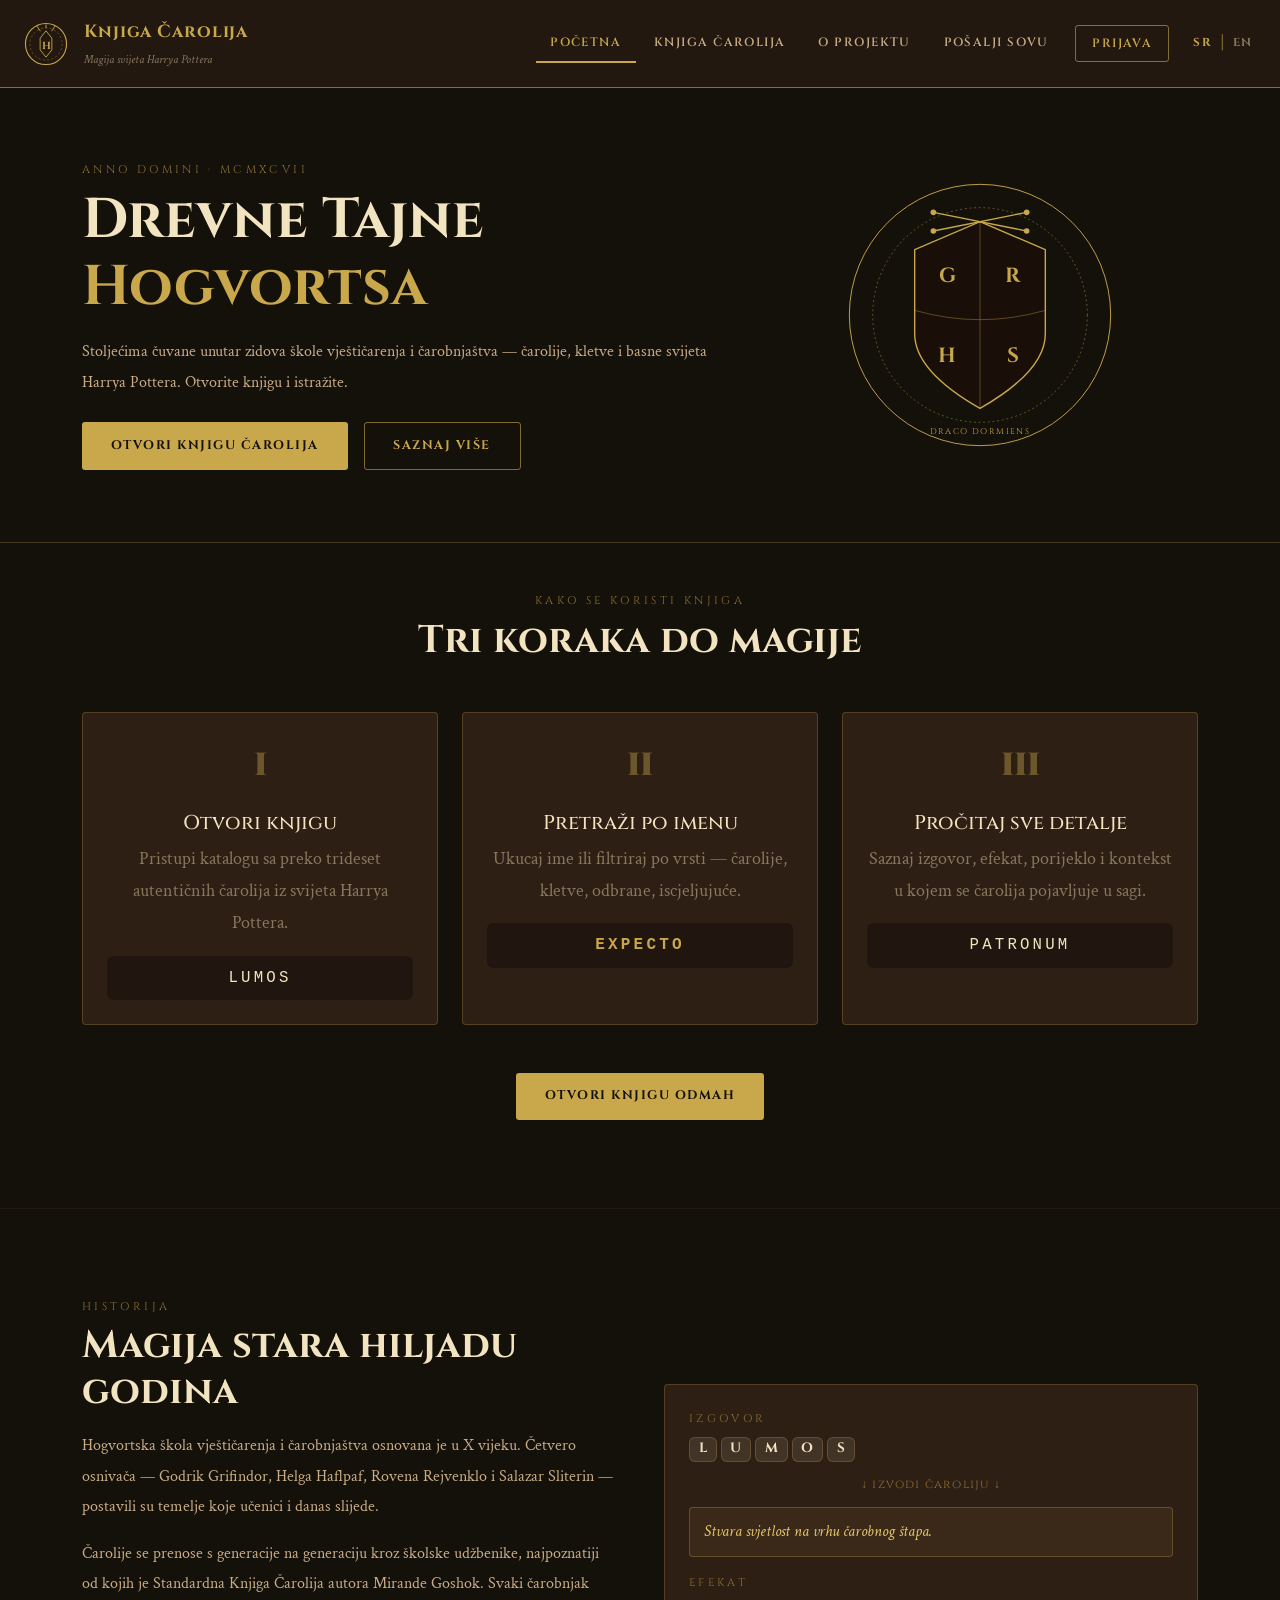
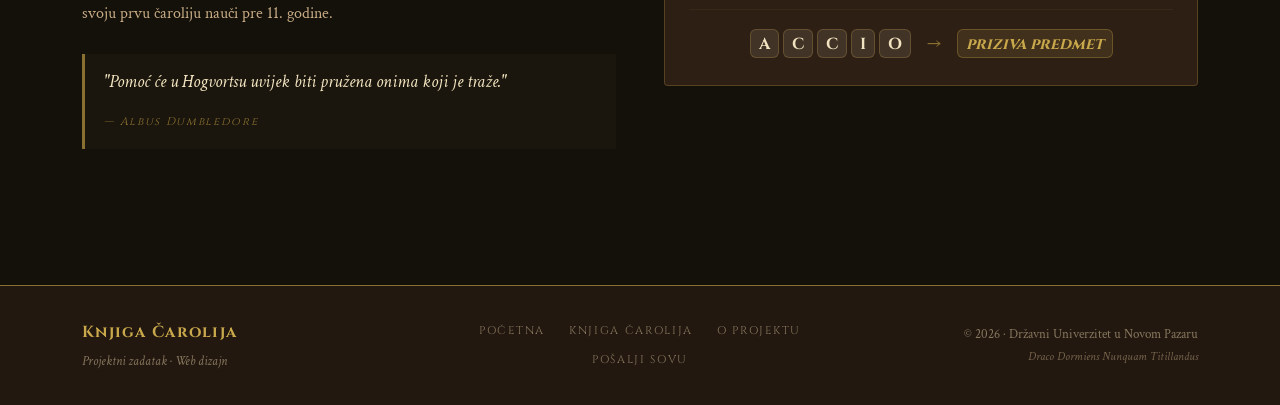
==== index.html @ c7ea2d34 "Initial commit: Harry Potter Spell Book static site A six-page bilingual (SR/EN) Harry Potter themed" ====
<!DOCTYPE html>
<html lang="sr">

<head>
    <meta charset="UTF-8">
    <meta name="viewport" content="width=device-width, initial-scale=1.0">
    <title>Knjiga Čarolija | Harry Potter</title>
    <link rel="preconnect" href="https://fonts.googleapis.com">
    <link
        href="https://fonts.googleapis.com/css2?family=Cinzel:wght@400;600;700;900&family=Crimson+Text:ital,wght@0,400;0,600;1,400&display=swap"
        rel="stylesheet">
    <link rel="stylesheet" href="https://cdn.jsdelivr.net/npm/bootstrap@5.3.0/dist/css/bootstrap.min.css">
    <link rel="stylesheet" href="css/style.css">
    <link rel="icon" type="image/svg+xml" href="favicon.svg">
</head>

<body>

    <header class="site-header">
        <nav class="navbar navbar-expand-lg container-fluid px-4">

            <a class="navbar-brand d-flex align-items-center gap-3" href="index.html">
                <div class="logo-emblem">
                    <svg viewBox="0 0 60 60" xmlns="http://www.w3.org/2000/svg">
                        <circle cx="30" cy="30" r="28" fill="none" stroke="#C9A84C" stroke-width="1.5" />
                        <circle cx="30" cy="30" r="22" fill="none" stroke="#C9A84C" stroke-width="0.5"
                            stroke-dasharray="3,3" />
                        <path d="M 30 12 L 22 22 L 22 38 L 30 48 L 38 38 L 38 22 Z" fill="none" stroke="#C9A84C" stroke-width="1.2"/>
                        <text x="50%" y="56%" dominant-baseline="middle" text-anchor="middle" font-family="Cinzel"
                            font-size="14" fill="#C9A84C" font-weight="700">H</text>
                        <path d="M 18 6 L 22 12 M 42 6 L 38 12 M 30 4 L 30 8" stroke="#C9A84C"
                            stroke-width="1.2" stroke-linecap="round" />
                    </svg>
                </div>
                <div>
                    <span class="brand-main" data-i18n="brand-main">Knjiga Čarolija</span>
                    <span class="brand-sub" data-i18n="brand-sub">Magija svijeta Harrya Pottera</span>
                </div>
            </a>

            <button class="navbar-toggler" type="button" data-bs-toggle="collapse" data-bs-target="#mainNav">
                <span class="toggler-icon">☰</span>
            </button>

            <div class="collapse navbar-collapse justify-content-end" id="mainNav">
                <ul class="navbar-nav align-items-lg-center gap-1">
                    <li class="nav-item"><a class="nav-link active" href="index.html" data-i18n="nav-home">Početna</a></li>
                    <li class="nav-item"><a class="nav-link" href="spellbook.html" data-i18n="nav-spells">Knjiga Čarolija</a></li>
                    <li class="nav-item"><a class="nav-link" href="about.html" data-i18n="nav-about">O projektu</a></li>
                    <li class="nav-item"><a class="nav-link" href="contact.html" data-i18n="nav-contact">Pošalji Sovu</a></li>
                    <li class="nav-item ms-lg-2"><a class="nav-link nav-login-btn" href="login.html" data-i18n="nav-login">Prijava</a></li>
                    <li class="nav-item ms-lg-3">
                        <div class="lang-toggle">
                            <button class="lang-btn active" onclick="setLanguage('sr')" id="btn-sr">SR</button>
                            <span class="lang-divider">|</span>
                            <button class="lang-btn" onclick="setLanguage('en')" id="btn-en">EN</button>
                        </div>
                    </li>
                </ul>
            </div>
        </nav>
    </header>

    <section class="py-5 border-bottom border-opacity-25" style="border-color: var(--border) !important;">
        <div class="container py-4">
            <div class="row align-items-center g-5">

                <div class="col-lg-7">
                    <p class="section-eyebrow" data-i18n="hero-label">Anno Domini · MCMXCVII</p>
                    <h1 class="display-4 fw-bold mb-3" style="font-family: var(--font-display);">
                        <span class="d-block text-cream" data-i18n="hero-title-1">Drevne Tajne</span>
                        <span class="d-block text-gold" data-i18n="hero-title-2">Hogvortsa</span>
                    </h1>
                    <p class="body-text mb-4" data-i18n="hero-desc">
                        Stoljećima čuvane unutar zidova škole vještičarenja i čarobnjaštva — čarolije, kletve i basne svijeta Harrya Pottera. Otvorite knjigu i istražite.
                    </p>
                    <div class="d-flex flex-wrap gap-3">
                        <a href="spellbook.html" class="btn-gold" data-i18n="hero-cta">
                            Otvori Knjigu Čarolija
                            <svg width="18" height="18" viewBox="0 0 24 24" fill="none" stroke="currentColor"
                                stroke-width="2">
                                <path d="M5 12h14M12 5l7 7-7 7" />
                            </svg>
                        </a>
                        <a href="about.html" class="btn-outline-gold" data-i18n="hero-cta2">Saznaj više</a>
                    </div>
                </div>

                <div class="col-lg-5 text-center">
                    <svg viewBox="0 0 300 300" xmlns="http://www.w3.org/2000/svg" style="max-width:280px; width:100%;">
                        <circle cx="150" cy="150" r="140" fill="none" stroke="#C9A84C" stroke-width="1" />
                        <circle cx="150" cy="150" r="115" fill="none" stroke="#C9A84C" stroke-width="0.5" stroke-dasharray="2,3"/>

                        <!-- Hogwarts crest: four-quadrant shield -->
                        <path d="M 150 50 L 220 80 L 220 170 Q 220 210 150 250 Q 80 210 80 170 L 80 80 Z"
                              fill="#1A0E08" stroke="#C9A84C" stroke-width="1.5"/>
                        <line x1="150" y1="50" x2="150" y2="250" stroke="#C9A84C" stroke-width="0.7" opacity="0.6"/>
                        <path d="M 80 145 Q 150 165 220 145" fill="none" stroke="#C9A84C" stroke-width="0.7" opacity="0.6"/>

                        <!-- Quadrant symbols: lion (G), serpent (S), eagle (R), badger (H) -->
                        <text x="115" y="115" font-family="Cinzel" font-size="22" fill="#C9A84C" text-anchor="middle" font-weight="700">G</text>
                        <text x="185" y="115" font-family="Cinzel" font-size="22" fill="#C9A84C" text-anchor="middle" font-weight="700">R</text>
                        <text x="115" y="200" font-family="Cinzel" font-size="22" fill="#C9A84C" text-anchor="middle" font-weight="700">H</text>
                        <text x="185" y="200" font-family="Cinzel" font-size="22" fill="#C9A84C" text-anchor="middle" font-weight="700">S</text>

                        <!-- Wand crossing on top -->
                        <line x1="100" y1="40" x2="200" y2="60" stroke="#C9A84C" stroke-width="1.4" stroke-linecap="round"/>
                        <line x1="100" y1="60" x2="200" y2="40" stroke="#C9A84C" stroke-width="1.4" stroke-linecap="round"/>
                        <circle cx="100" cy="40" r="3" fill="#C9A84C"/>
                        <circle cx="200" cy="40" r="3" fill="#C9A84C"/>
                        <circle cx="100" cy="60" r="3" fill="#C9A84C"/>
                        <circle cx="200" cy="60" r="3" fill="#C9A84C"/>

                        <!-- Motto banner -->
                        <text x="150" y="278" font-family="Cinzel" font-size="9" fill="#C9A84C" text-anchor="middle" letter-spacing="1.5">DRACO DORMIENS</text>
                    </svg>
                </div>
            </div>
        </div>
    </section>

    <section class="py-5">
        <div class="container">
            <div class="text-center mb-5">
                <p class="section-eyebrow" data-i18n="how-eyebrow">Kako se koristi knjiga</p>
                <h2 class="section-title" data-i18n="how-title">Tri koraka do magije</h2>
            </div>

            <div class="row g-4">
                <div class="col-md-4">
                    <div class="card-dark text-center">
                        <div class="mb-3"
                            style="font-family: var(--font-display); font-size: 2rem; font-weight: 900; color: var(--gold); opacity: 0.4;">
                            I</div>
                        <h3 class="h5 mb-2" style="font-family: var(--font-display);" data-i18n="step1-title">Otvori knjigu</h3>
                        <p class="text-cream-muted mb-3" data-i18n="step1-desc">Pristupi katalogu sa preko trideset autentičnih čarolija iz svijeta Harrya Pottera.</p>
                        <code class="d-block py-2 px-3 rounded"
                            style="background: rgba(0,0,0,0.3); color: var(--cream); letter-spacing: 0.2em;">LUMOS</code>
                    </div>
                </div>
                <div class="col-md-4">
                    <div class="card-dark text-center border-gold">
                        <div class="mb-3"
                            style="font-family: var(--font-display); font-size: 2rem; font-weight: 900; color: var(--gold); opacity: 0.4;">
                            II</div>
                        <h3 class="h5 mb-2" style="font-family: var(--font-display);" data-i18n="step2-title">Pretraži po imenu</h3>
                        <p class="text-cream-muted mb-3" data-i18n="step2-desc">Ukucaj ime ili filtriraj po vrsti — čarolije, kletve, odbrane, iscjeljujuće.</p>
                        <code class="d-block py-2 px-3 rounded"
                            style="background: rgba(0,0,0,0.3); color: var(--gold); font-size: 1rem; font-weight: 700; letter-spacing: 0.2em;">EXPECTO</code>
                    </div>
                </div>
                <div class="col-md-4">
                    <div class="card-dark text-center">
                        <div class="mb-3"
                            style="font-family: var(--font-display); font-size: 2rem; font-weight: 900; color: var(--gold); opacity: 0.4;">
                            III</div>
                        <h3 class="h5 mb-2" style="font-family: var(--font-display);" data-i18n="step3-title">Pročitaj sve detalje</h3>
                        <p class="text-cream-muted mb-3" data-i18n="step3-desc">Saznaj izgovor, efekat, porijeklo i kontekst u kojem se čarolija pojavljuje u sagi.</p>
                        <code class="d-block py-2 px-3 rounded"
                            style="background: rgba(0,0,0,0.3); color: var(--cream); letter-spacing: 0.2em;">PATRONUM</code>
                    </div>
                </div>
            </div>

            <div class="text-center mt-5">
                <a href="spellbook.html" class="btn-gold" data-i18n="try-now">Otvori knjigu odmah</a>
            </div>
        </div>
    </section>

    <hr class="section-divider">

    <section class="py-5">
        <div class="container">
            <div class="row g-5 align-items-center">
                <div class="col-lg-6">
                    <p class="section-eyebrow" data-i18n="hist-eyebrow">Historija</p>
                    <h2 class="section-title" data-i18n="hist-title">Magija stara hiljadu godina</h2>
                    <p class="body-text" data-i18n="hist-p1">
                        Hogvortska škola vještičarenja i čarobnjaštva osnovana je u X vijeku. Četvero osnivača — Godrik Grifindor, Helga Haflpaf, Rovena Rejvenklo i Salazar Sliterin — postavili su temelje koje učenici i danas slijede.
                    </p>
                    <p class="body-text" data-i18n="hist-p2">
                        Čarolije se prenose s generacije na generaciju kroz školske udžbenike, najpoznatiji od kojih je Standardna Knjiga Čarolija autora Mirande Goshok. Svaki čarobnjak svoju prvu čaroliju nauči pre 11. godine.
                    </p>
                    <div class="quote-block">
                        <p data-i18n="hist-quote">"Pomoć će u Hogvortsu uvijek biti pružena onima koji je traže."</p>
                        <cite>— <span data-i18n="hist-cite">Albus Dumbledore</span></cite>
                    </div>
                </div>

                <div class="col-lg-6">
                    <div class="card-dark">
                        <p class="section-eyebrow mb-2" data-i18n="demo-plain">Izgovor</p>
                        <div class="d-flex flex-wrap gap-1 mb-2">
                            <span class="badge" style="background: rgba(245,230,200,0.1); color: var(--cream); border: 1px solid var(--border); font-family: var(--font-display);">L</span>
                            <span class="badge" style="background: rgba(245,230,200,0.1); color: var(--cream); border: 1px solid var(--border); font-family: var(--font-display);">U</span>
                            <span class="badge" style="background: rgba(245,230,200,0.1); color: var(--cream); border: 1px solid var(--border); font-family: var(--font-display);">M</span>
                            <span class="badge" style="background: rgba(245,230,200,0.1); color: var(--cream); border: 1px solid var(--border); font-family: var(--font-display);">O</span>
                            <span class="badge" style="background: rgba(245,230,200,0.1); color: var(--cream); border: 1px solid var(--border); font-family: var(--font-display);">S</span>
                        </div>

                        <div class="text-center py-1 mb-2"
                            style="font-family: var(--font-display); font-size: 0.75rem; letter-spacing: 0.1em; color: var(--gold-dim);">
                            ↓ izvodi čaroliju ↓</div>

                        <div class="mb-3" style="font-family: var(--font-body); font-style: italic; color: var(--gold-light); font-size: 1rem; padding: 0.6rem 0.9rem; background: rgba(201,168,76,0.08); border: 1px solid rgba(201,168,76,0.3); border-radius: 4px;">
                            Stvara svjetlost na vrhu čarobnog štapa.
                        </div>
                        <p class="section-eyebrow mb-0" data-i18n="demo-cipher">Efekat</p>

                        <hr class="section-divider my-3">

                        <div class="d-flex align-items-center justify-content-center gap-3 flex-wrap">
                            <div class="d-flex gap-1">
                                <span class="badge fs-6 px-2" style="background: rgba(245,230,200,0.1); color: var(--cream); border: 1px solid var(--border); font-family: var(--font-display);">A</span>
                                <span class="badge fs-6 px-2" style="background: rgba(245,230,200,0.1); color: var(--cream); border: 1px solid var(--border); font-family: var(--font-display);">C</span>
                                <span class="badge fs-6 px-2" style="background: rgba(245,230,200,0.1); color: var(--cream); border: 1px solid var(--border); font-family: var(--font-display);">C</span>
                                <span class="badge fs-6 px-2" style="background: rgba(245,230,200,0.1); color: var(--cream); border: 1px solid var(--border); font-family: var(--font-display);">I</span>
                                <span class="badge fs-6 px-2" style="background: rgba(245,230,200,0.1); color: var(--cream); border: 1px solid var(--border); font-family: var(--font-display);">O</span>
                            </div>
                            <span style="color: var(--gold-dim); font-size: 1.2rem;">→</span>
                            <div class="d-flex gap-1">
                                <span class="badge fs-6 px-2" style="background: rgba(201,168,76,0.12); color: var(--gold); border: 1px solid rgba(201,168,76,0.3); font-family: var(--font-display); font-style: italic;">priziva predmet</span>
                            </div>
                        </div>
                    </div>
                </div>
            </div>
        </div>
    </section>

    <footer class="site-footer">
        <div class="container">
            <div class="row align-items-center">
                <div class="col-md-4 text-center text-md-start mb-3 mb-md-0">
                    <div class="footer-brand" data-i18n="brand-main">Knjiga Čarolija</div>
                    <p class="footer-sub" data-i18n="footer-sub">Projektni zadatak · Web dizajn</p>
                </div>
                <div class="col-md-4 text-center mb-3 mb-md-0">
                    <nav class="footer-nav">
                        <a href="index.html" data-i18n="nav-home">Početna</a>
                        <a href="spellbook.html" data-i18n="nav-spells">Knjiga Čarolija</a>
                        <a href="about.html" data-i18n="nav-about">O projektu</a>
                        <a href="contact.html" data-i18n="nav-contact">Pošalji Sovu</a>
                    </nav>
                </div>
                <div class="col-md-4 text-center text-md-end">
                    <p class="footer-copy" data-i18n="footer-copy">© 2026 · Državni Univerzitet u Novom Pazaru</p>
                    <p class="footer-copy" style="opacity:0.5; font-size:0.75rem;"><em data-i18n="footer-motto">Draco Dormiens Nunquam Titillandus</em></p>
                </div>
            </div>
        </div>
    </footer>

    <script src="https://cdn.jsdelivr.net/npm/bootstrap@5.3.0/dist/js/bootstrap.bundle.min.js"></script>
    <script src="js/i18n.js"></script>
    <script src="js/main.js"></script>
</body>

</html>
---- css/style.css ----
@import url('https://fonts.googleapis.com/css2?family=Cinzel:wght@400;600;700;900&family=Crimson+Text:ital,wght@0,400;0,600;1,400&display=swap');

:root {
    --bg-primary: #14100A;
    --bg-secondary: #221810;
    --bg-card: #2E1F15;
    --bg-card-hover: #3A2A1D;
    --gold: #C9A84C;
    --gold-light: #E8C96A;
    --gold-dim: #8A7030;
    --cream: #F2E4C0;
    --cream-dim: #C7AC85;
    --cream-muted: #87775D;
    --error: #8B2020;
    --success: #4A5C2A;
    --border: rgba(201, 168, 76, 0.25);
    --border-strong: rgba(201, 168, 76, 0.6);
    --font-display: 'Cinzel', serif;
    --font-body: 'Crimson Text', serif;
}

*,
*::before,
*::after {
    box-sizing: border-box;
}

body {
    background-color: var(--bg-primary);
    color: var(--cream);
    font-family: var(--font-body);
    font-size: 18px;
    line-height: 1.8;
}

h1, h2, h3, h4, h5, h6 {
    font-family: var(--font-display);
    color: var(--cream);
}

a {
    color: var(--gold);
    text-decoration: none;
}

a:hover {
    color: var(--gold-light);
}

strong {
    color: var(--cream);
}

em {
    font-style: italic;
    color: var(--cream-dim);
}

.site-header {
    position: sticky;
    top: 0;
    z-index: 1000;
    background-color: var(--bg-secondary);
    border-bottom: 1px solid var(--border-strong);
}

.navbar {
    padding: 0.75rem 0;
}

.logo-emblem {
    width: 44px;
    height: 44px;
    flex-shrink: 0;
}

.logo-emblem svg {
    width: 100%;
    height: 100%;
}

.brand-main {
    font-family: var(--font-display);
    font-size: 1.1rem;
    font-weight: 700;
    color: var(--gold);
    letter-spacing: 0.05em;
    display: block;
}

.brand-sub {
    font-family: var(--font-body);
    font-size: 0.75rem;
    color: var(--cream-muted);
    font-style: italic;
    display: block;
}

.nav-link {
    font-family: var(--font-display);
    font-size: 0.75rem;
    font-weight: 600;
    letter-spacing: 0.12em;
    text-transform: uppercase;
    color: var(--cream-dim) !important;
    padding: 0.5rem 0.9rem !important;
    border-bottom: 2px solid transparent;
    transition: color 0.2s, border-color 0.2s;
}

.nav-link:hover,
.nav-link.active {
    color: var(--gold) !important;
    border-bottom-color: var(--gold);
}

.nav-login-btn {
    border: 1px solid var(--border-strong) !important;
    color: var(--gold) !important;
    padding: 0.4rem 1rem !important;
    border-radius: 3px;
    border-bottom: 1px solid var(--border-strong) !important;
}

.nav-login-btn:hover {
    background-color: rgba(201, 168, 76, 0.1);
    border-color: var(--gold) !important;
}

.navbar-toggler {
    border: 1px solid var(--border-strong);
    padding: 0.3rem 0.6rem;
}

.toggler-icon {
    color: var(--gold);
    font-size: 1.2rem;
}

.navbar-collapse {
    background-color: var(--bg-secondary);
}

.lang-toggle {
    display: flex;
    align-items: center;
    gap: 4px;
}

.lang-btn {
    background: none;
    border: none;
    cursor: pointer;
    font-family: var(--font-display);
    font-size: 0.72rem;
    font-weight: 700;
    letter-spacing: 0.1em;
    color: var(--cream-muted);
    padding: 2px 4px;
}

.lang-btn.active,
.lang-btn:hover {
    color: var(--gold);
}

.lang-divider {
    color: var(--border-strong);
}

.page-hero {
    padding: 4rem 0 2rem;
    border-bottom: 1px solid var(--border);
    margin-bottom: 2rem;
}

.page-hero-title {
    font-size: clamp(2rem, 5vw, 3rem);
    font-weight: 900;
    color: var(--gold);
    margin-bottom: 0.8rem;
}

.page-hero-desc {
    font-size: 1rem;
    color: var(--cream-dim);
    max-width: 560px;
    margin: 0 auto;
}

.section-eyebrow {
    font-family: var(--font-display);
    font-size: 0.7rem;
    letter-spacing: 0.3em;
    text-transform: uppercase;
    color: var(--gold-dim);
    margin-bottom: 0.4rem;
}

.section-title {
    font-size: clamp(1.6rem, 3vw, 2.4rem);
    font-weight: 700;
    color: var(--cream);
    margin-bottom: 1rem;
}

.body-text {
    font-size: 1rem;
    color: var(--cream-dim);
    line-height: 1.9;
    margin-bottom: 1rem;
}

.card-dark {
    background-color: var(--bg-card);
    border: 1px solid var(--border);
    border-radius: 4px;
    padding: 1.5rem;
    height: 100%;
}

.card-dark:hover {
    border-color: var(--border-strong);
    background-color: var(--bg-card-hover);
}

.btn-gold {
    font-family: var(--font-display);
    font-size: 0.78rem;
    font-weight: 700;
    letter-spacing: 0.12em;
    text-transform: uppercase;
    background-color: var(--gold);
    color: var(--bg-primary);
    border: none;
    border-radius: 3px;
    padding: 0.75rem 1.8rem;
    cursor: pointer;
    display: inline-flex;
    align-items: center;
    gap: 0.5rem;
}

.btn-gold:hover {
    background-color: var(--gold-light);
    color: var(--bg-primary);
}

.btn-outline-gold {
    font-family: var(--font-display);
    font-size: 0.78rem;
    font-weight: 700;
    letter-spacing: 0.12em;
    text-transform: uppercase;
    background-color: transparent;
    color: var(--gold);
    border: 1px solid var(--border-strong);
    border-radius: 3px;
    padding: 0.75rem 1.8rem;
    cursor: pointer;
    display: inline-flex;
    align-items: center;
    gap: 0.5rem;
}

.btn-outline-gold:hover {
    background-color: rgba(201, 168, 76, 0.1);
    color: var(--gold-light);
    border-color: var(--gold);
}

.field-label {
    font-family: var(--font-display);
    font-size: 0.68rem;
    font-weight: 700;
    letter-spacing: 0.2em;
    text-transform: uppercase;
    color: var(--gold-dim);
    margin-bottom: 0.4rem;
    display: block;
}

.form-control-dark {
    width: 100%;
    background-color: rgba(0, 0, 0, 0.3);
    border: 1px solid var(--border);
    border-radius: 3px;
    color: var(--cream);
    font-family: var(--font-body);
    font-size: 1rem;
    padding: 0.7rem 1rem;
    outline: none;
}

.form-control-dark::placeholder {
    color: var(--cream-muted);
    font-style: italic;
}

.form-control-dark:focus {
    border-color: var(--gold-dim);
    box-shadow: 0 0 0 3px rgba(201, 168, 76, 0.1);
    background-color: rgba(0, 0, 0, 0.3);
    color: var(--cream);
}

.form-control-dark.is-invalid {
    border-color: var(--error);
}

.form-control-dark.is-valid {
    border-color: #4a7c4e;
}

.invalid-feedback-dark {
    font-family: var(--font-display);
    font-size: 0.68rem;
    letter-spacing: 0.06em;
    color: #c0392b;
    margin-top: 0.3rem;
    display: none;
}

.was-validated .invalid-feedback-dark,
.show-error .invalid-feedback-dark {
    display: block;
}

.section-divider {
    border: none;
    border-top: 1px solid var(--border);
    margin: 2.5rem 0;
}

.quote-block {
    border-left: 3px solid var(--gold-dim);
    padding: 0.8rem 1.2rem;
    margin: 1.5rem 0;
    background-color: rgba(201, 168, 76, 0.04);
}

.quote-block p {
    font-style: italic;
    color: var(--cream);
    margin-bottom: 0.3rem;
}

.quote-block cite {
    font-family: var(--font-display);
    font-size: 0.7rem;
    letter-spacing: 0.15em;
    color: var(--gold-dim);
}

.site-footer {
    background-color: var(--bg-secondary);
    border-top: 1px solid var(--border-strong);
    margin-top: 4rem;
    padding: 2rem 0;
}

.footer-brand {
    font-family: var(--font-display);
    font-size: 1rem;
    font-weight: 700;
    color: var(--gold);
    letter-spacing: 0.08em;
}

.footer-sub {
    font-size: 0.82rem;
    color: var(--cream-muted);
    font-style: italic;
    margin: 0.2rem 0 0;
}

.footer-nav {
    display: flex;
    flex-wrap: wrap;
    justify-content: center;
    gap: 0.5rem 1.5rem;
}

.footer-nav a {
    font-family: var(--font-display);
    font-size: 0.7rem;
    letter-spacing: 0.15em;
    text-transform: uppercase;
    color: var(--cream-muted);
}

.footer-nav a:hover {
    color: var(--gold);
}

.footer-copy {
    font-size: 0.8rem;
    color: var(--cream-muted);
    margin: 0;
}

.nav-user-pill {
    display: inline-flex !important;
    align-items: center;
    gap: 0.5rem;
    border: 1px solid var(--border-strong) !important;
    border-bottom: 1px solid var(--border-strong) !important;
    color: var(--gold) !important;
    padding: 0.4rem 0.9rem !important;
    border-radius: 3px;
    font-family: var(--font-display);
    font-size: 0.75rem !important;
    font-weight: 700;
    letter-spacing: 0.08em;
    background-color: rgba(201, 168, 76, 0.06);
    cursor: default;
}

.nav-user-pill::after {
    display: none !important;
}

.nav-user-icon {
    display: flex;
    align-items: center;
    color: var(--gold-dim);
}

.nav-user-name {
    color: var(--gold);
    max-width: 120px;
    overflow: hidden;
    text-overflow: ellipsis;
    white-space: nowrap;
}

.nav-user-divider {
    color: var(--border-strong);
    font-size: 0.8rem;
    margin: 0 0.2rem;
}

.nav-user-logout {
    font-family: var(--font-display);
    font-size: 0.62rem;
    font-weight: 700;
    letter-spacing: 0.15em;
    text-transform: uppercase;
    color: var(--cream-muted);
    cursor: pointer;
    background: none;
    border: none;
    padding: 0;
}

.nav-user-logout:hover {
    color: #c0392b;
}

.bg-dark-custom {
    background-color: var(--bg-card) !important;
}

.text-gold {
    color: var(--gold) !important;
}

.text-cream {
    color: var(--cream) !important;
}

.text-cream-dim {
    color: var(--cream-dim) !important;
}

.text-cream-muted {
    color: var(--cream-muted) !important;
}

.border-gold {
    border-color: var(--border) !important;
}

.badge-gold {
    background-color: var(--gold);
    color: var(--bg-primary);
    font-family: var(--font-display);
    font-size: 0.65rem;
    letter-spacing: 0.1em;
}

.alert-dark-custom {
    background-color: var(--bg-card);
    border: 1px solid var(--border);
    color: var(--cream-dim);
    border-radius: 3px;
}

@media (max-width: 991px) {
    .navbar-collapse {
        padding: 1rem;
        border-top: 1px solid var(--border);
    }

    .nav-link {
        border-bottom: none !important;
        border-left: 2px solid transparent;
        padding-left: 1rem !important;
    }

    .nav-link.active,
    .nav-link:hover {
        border-left-color: var(--gold);
        border-bottom: none !important;
    }

    .lang-toggle {
        margin-top: 0.5rem;
    }
}

@media (max-width: 576px) {
    body {
        font-size: 16px;
    }

    .page-hero {
        padding: 2.5rem 0 1.5rem;
    }
}
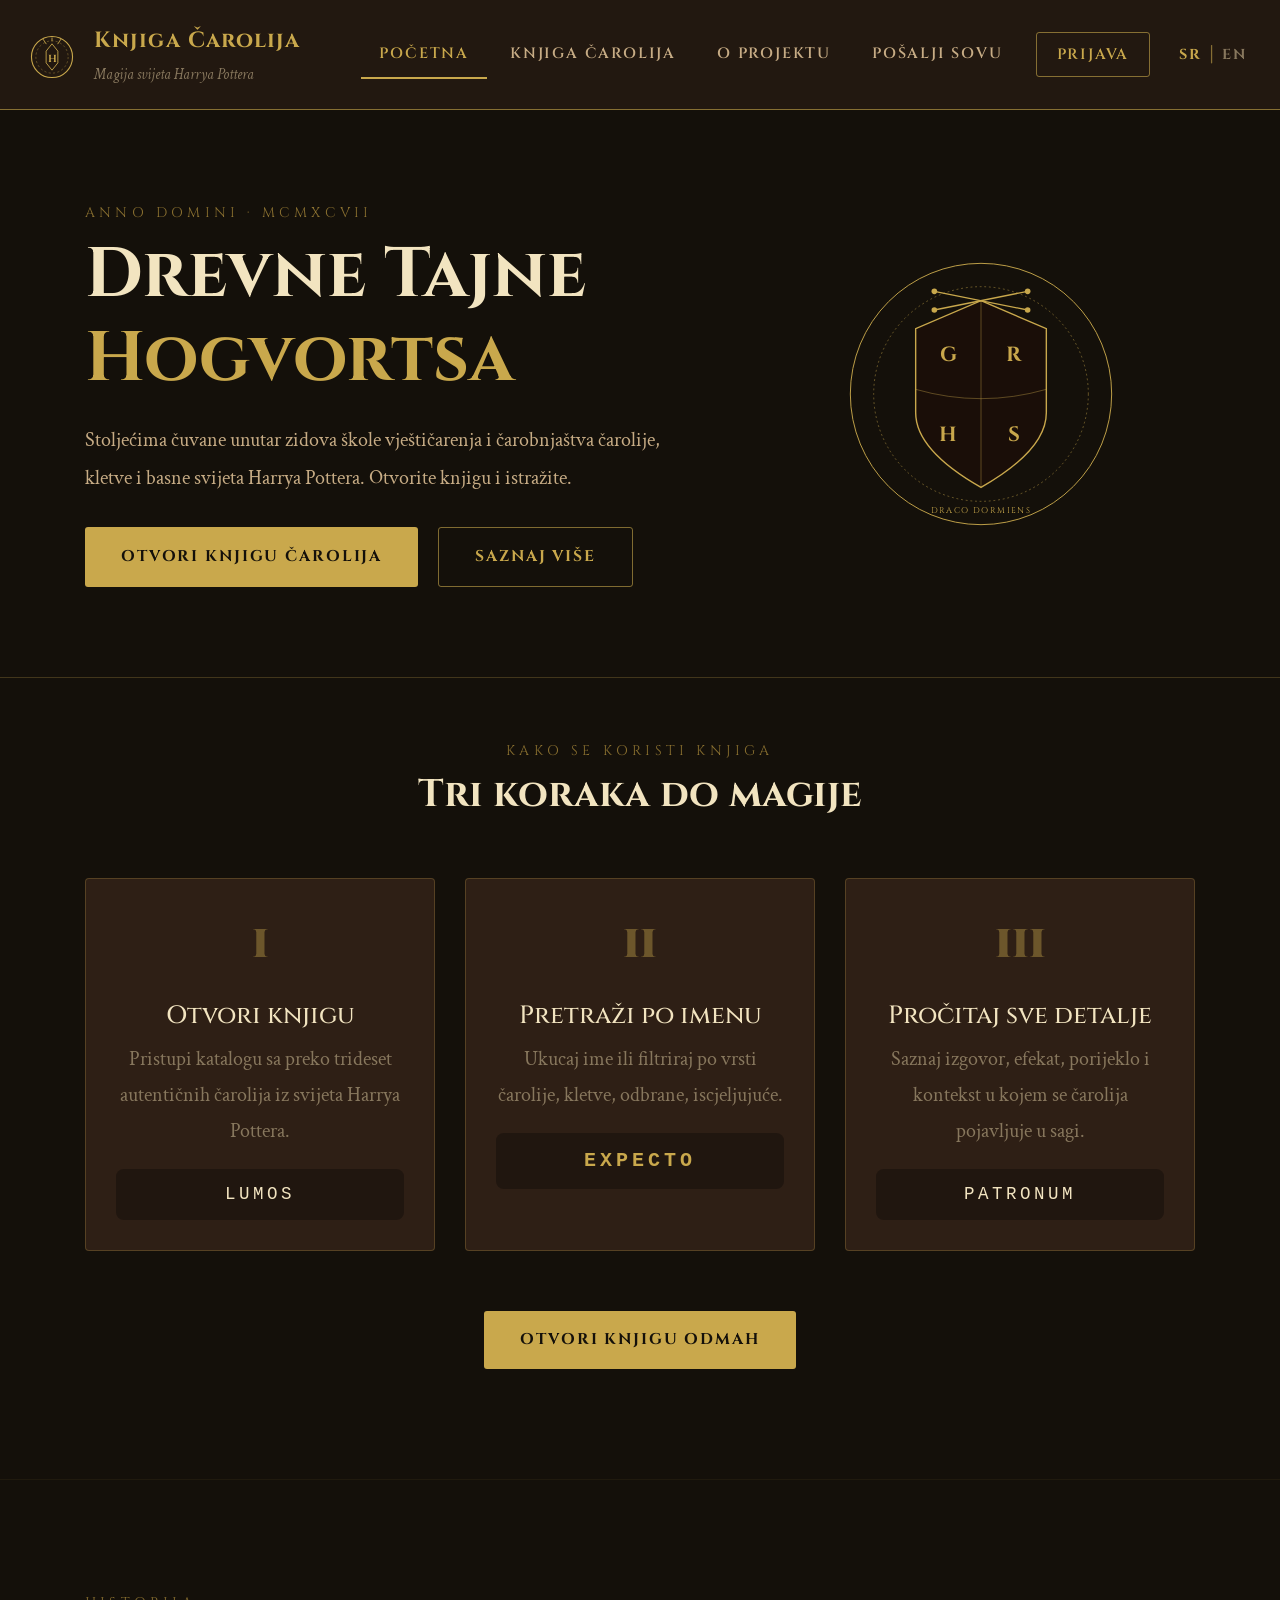
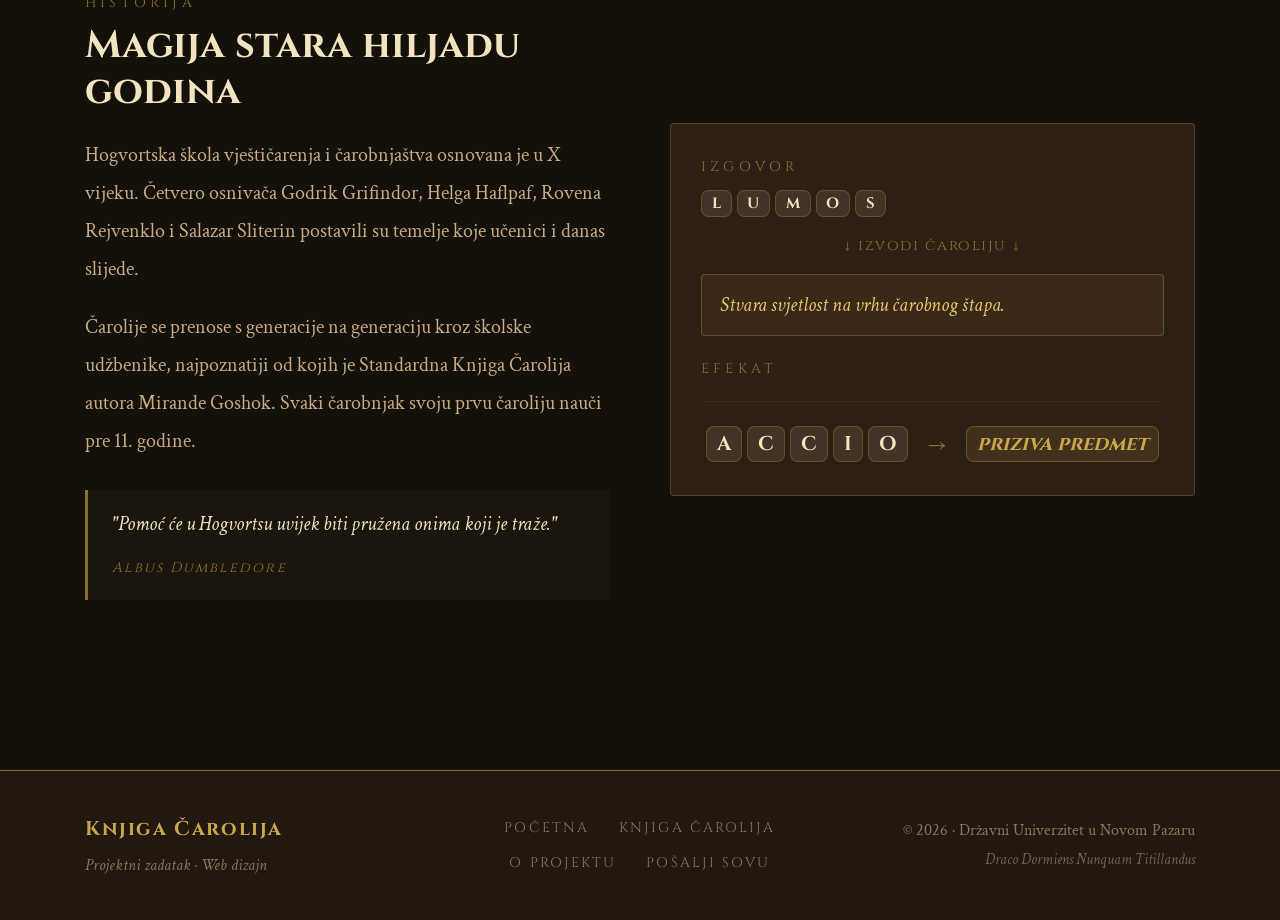
==== commit c5a1eb42: "Remove all em-dashes from copy Strips the em-dash character from all SR/EN text across HTML, JSON, J" ====
--- a/index.html
+++ b/index.html
@@ -72,7 +72,7 @@
                         <span class="d-block text-gold" data-i18n="hero-title-2">Hogvortsa</span>
                     </h1>
                     <p class="body-text mb-4" data-i18n="hero-desc">
-                        Stoljećima čuvane unutar zidova škole vještičarenja i čarobnjaštva — čarolije, kletve i basne svijeta Harrya Pottera. Otvorite knjigu i istražite.
+                        Stoljećima čuvane unutar zidova škole vještičarenja i čarobnjaštva  čarolije, kletve i basne svijeta Harrya Pottera. Otvorite knjigu i istražite.
                     </p>
                     <div class="d-flex flex-wrap gap-3">
                         <a href="spellbook.html" class="btn-gold" data-i18n="hero-cta">
@@ -144,7 +144,7 @@
                             style="font-family: var(--font-display); font-size: 2rem; font-weight: 900; color: var(--gold); opacity: 0.4;">
                             II</div>
                         <h3 class="h5 mb-2" style="font-family: var(--font-display);" data-i18n="step2-title">Pretraži po imenu</h3>
-                        <p class="text-cream-muted mb-3" data-i18n="step2-desc">Ukucaj ime ili filtriraj po vrsti — čarolije, kletve, odbrane, iscjeljujuće.</p>
+                        <p class="text-cream-muted mb-3" data-i18n="step2-desc">Ukucaj ime ili filtriraj po vrsti  čarolije, kletve, odbrane, iscjeljujuće.</p>
                         <code class="d-block py-2 px-3 rounded"
                             style="background: rgba(0,0,0,0.3); color: var(--gold); font-size: 1rem; font-weight: 700; letter-spacing: 0.2em;">EXPECTO</code>
                     </div>
@@ -177,14 +177,14 @@
                     <p class="section-eyebrow" data-i18n="hist-eyebrow">Historija</p>
                     <h2 class="section-title" data-i18n="hist-title">Magija stara hiljadu godina</h2>
                     <p class="body-text" data-i18n="hist-p1">
-                        Hogvortska škola vještičarenja i čarobnjaštva osnovana je u X vijeku. Četvero osnivača — Godrik Grifindor, Helga Haflpaf, Rovena Rejvenklo i Salazar Sliterin — postavili su temelje koje učenici i danas slijede.
+                        Hogvortska škola vještičarenja i čarobnjaštva osnovana je u X vijeku. Četvero osnivača  Godrik Grifindor, Helga Haflpaf, Rovena Rejvenklo i Salazar Sliterin  postavili su temelje koje učenici i danas slijede.
                     </p>
                     <p class="body-text" data-i18n="hist-p2">
                         Čarolije se prenose s generacije na generaciju kroz školske udžbenike, najpoznatiji od kojih je Standardna Knjiga Čarolija autora Mirande Goshok. Svaki čarobnjak svoju prvu čaroliju nauči pre 11. godine.
                     </p>
                     <div class="quote-block">
                         <p data-i18n="hist-quote">"Pomoć će u Hogvortsu uvijek biti pružena onima koji je traže."</p>
-                        <cite>— <span data-i18n="hist-cite">Albus Dumbledore</span></cite>
+                        <cite> <span data-i18n="hist-cite">Albus Dumbledore</span></cite>
                     </div>
                 </div>
 
--- a/css/style.css
+++ b/css/style.css
@@ -25,11 +25,15 @@
     box-sizing: border-box;
 }
 
+html {
+    font-size: 20px;
+}
+
 body {
     background-color: var(--bg-primary);
     color: var(--cream);
     font-family: var(--font-body);
-    font-size: 18px;
+    font-size: 1rem;
     line-height: 1.8;
 }
 
@@ -520,6 +524,10 @@
 }
 
 @media (max-width: 576px) {
+    html {
+        font-size: 16px;
+    }
+
     body {
         font-size: 16px;
     }
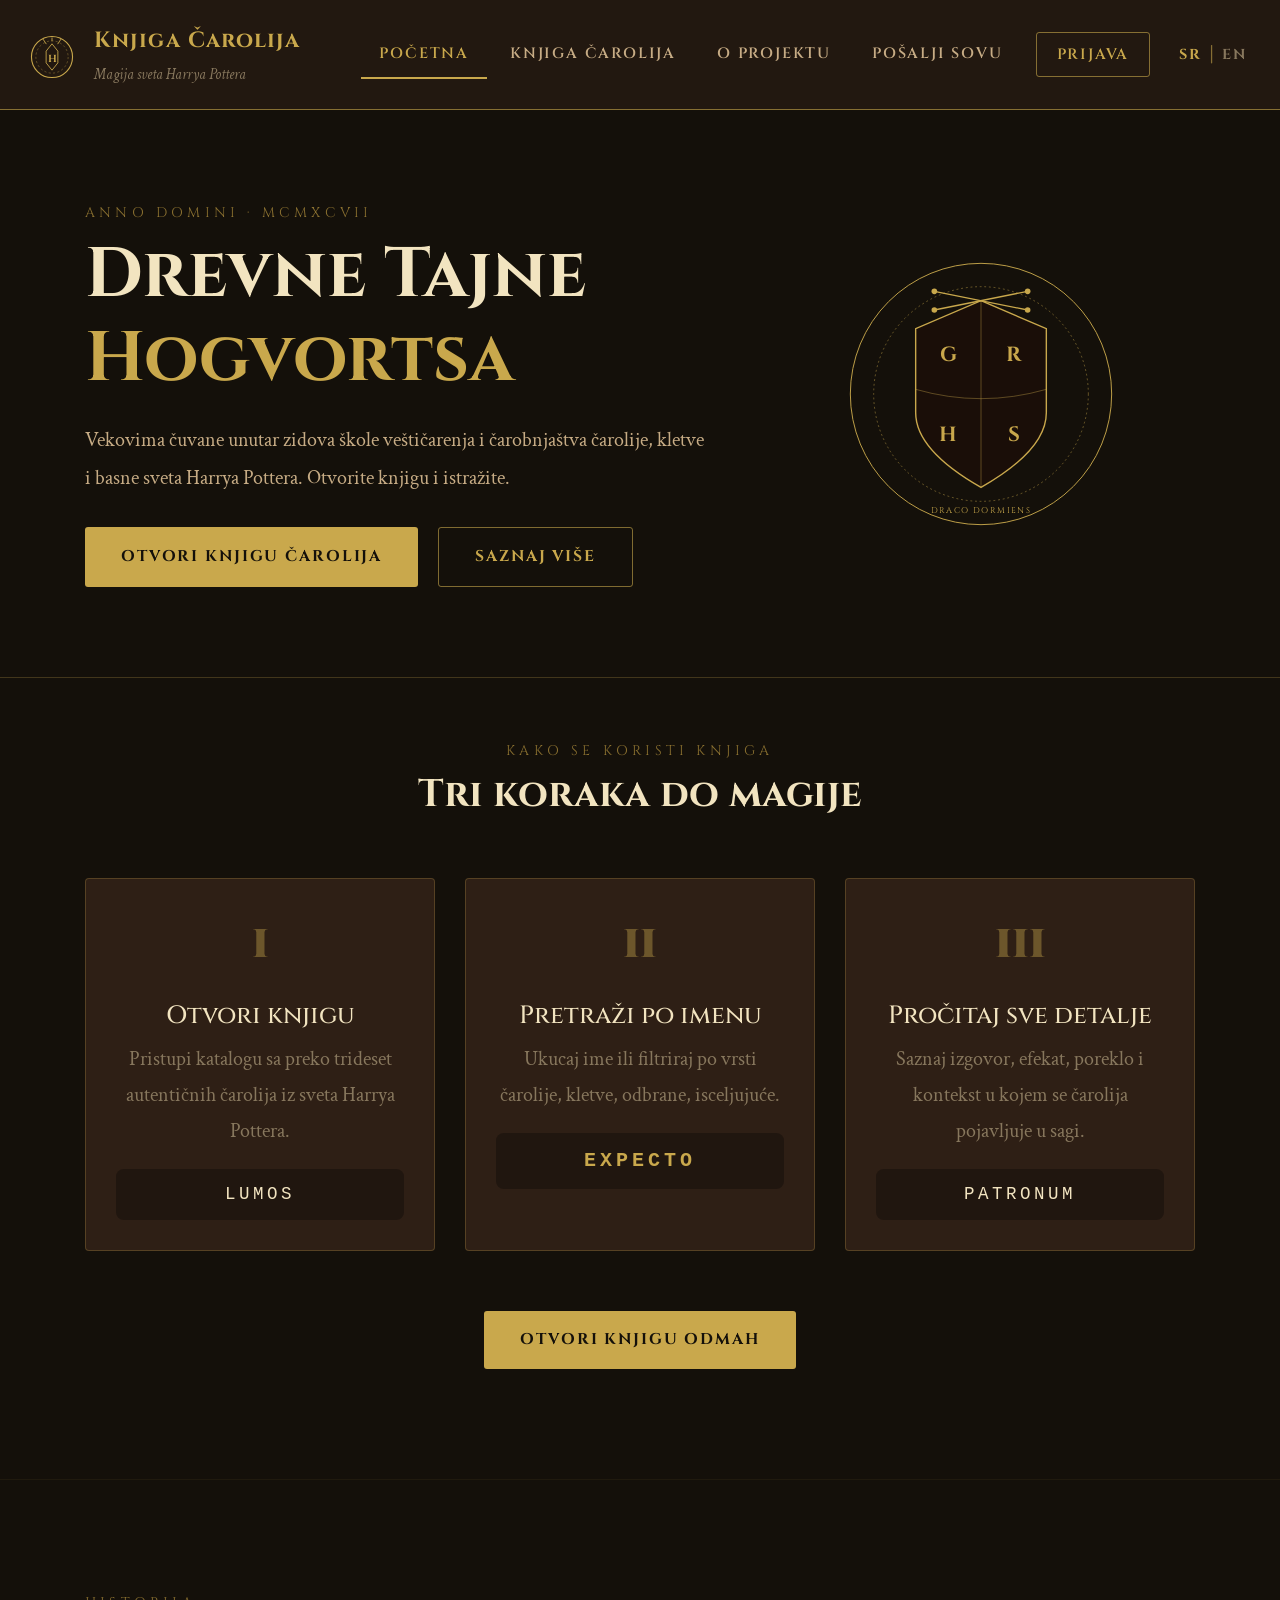
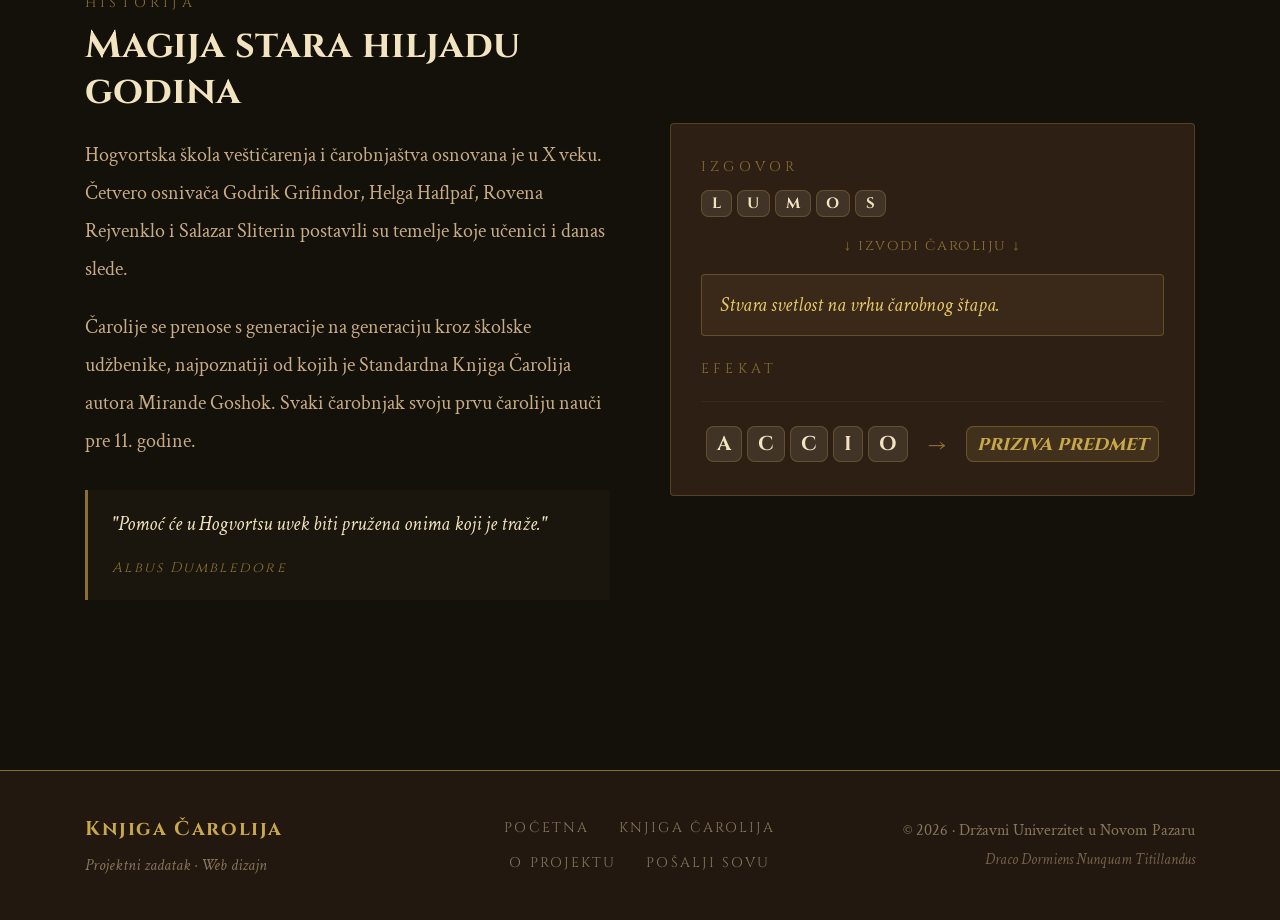
==== commit db17d102: "Convert Serbian text from ijekavica to ekavica Replaces all jat-reflex ijekavica forms with ekavica " ====
--- a/index.html
+++ b/index.html
@@ -34,7 +34,7 @@
                 </div>
                 <div>
                     <span class="brand-main" data-i18n="brand-main">Knjiga Čarolija</span>
-                    <span class="brand-sub" data-i18n="brand-sub">Magija svijeta Harrya Pottera</span>
+                    <span class="brand-sub" data-i18n="brand-sub">Magija sveta Harrya Pottera</span>
                 </div>
             </a>
 
@@ -72,7 +72,7 @@
                         <span class="d-block text-gold" data-i18n="hero-title-2">Hogvortsa</span>
                     </h1>
                     <p class="body-text mb-4" data-i18n="hero-desc">
-                        Stoljećima čuvane unutar zidova škole vještičarenja i čarobnjaštva  čarolije, kletve i basne svijeta Harrya Pottera. Otvorite knjigu i istražite.
+                        Vekovima čuvane unutar zidova škole veštičarenja i čarobnjaštva  čarolije, kletve i basne sveta Harrya Pottera. Otvorite knjigu i istražite.
                     </p>
                     <div class="d-flex flex-wrap gap-3">
                         <a href="spellbook.html" class="btn-gold" data-i18n="hero-cta">
@@ -133,7 +133,7 @@
                             style="font-family: var(--font-display); font-size: 2rem; font-weight: 900; color: var(--gold); opacity: 0.4;">
                             I</div>
                         <h3 class="h5 mb-2" style="font-family: var(--font-display);" data-i18n="step1-title">Otvori knjigu</h3>
-                        <p class="text-cream-muted mb-3" data-i18n="step1-desc">Pristupi katalogu sa preko trideset autentičnih čarolija iz svijeta Harrya Pottera.</p>
+                        <p class="text-cream-muted mb-3" data-i18n="step1-desc">Pristupi katalogu sa preko trideset autentičnih čarolija iz sveta Harrya Pottera.</p>
                         <code class="d-block py-2 px-3 rounded"
                             style="background: rgba(0,0,0,0.3); color: var(--cream); letter-spacing: 0.2em;">LUMOS</code>
                     </div>
@@ -144,7 +144,7 @@
                             style="font-family: var(--font-display); font-size: 2rem; font-weight: 900; color: var(--gold); opacity: 0.4;">
                             II</div>
                         <h3 class="h5 mb-2" style="font-family: var(--font-display);" data-i18n="step2-title">Pretraži po imenu</h3>
-                        <p class="text-cream-muted mb-3" data-i18n="step2-desc">Ukucaj ime ili filtriraj po vrsti  čarolije, kletve, odbrane, iscjeljujuće.</p>
+                        <p class="text-cream-muted mb-3" data-i18n="step2-desc">Ukucaj ime ili filtriraj po vrsti  čarolije, kletve, odbrane, isceljujuće.</p>
                         <code class="d-block py-2 px-3 rounded"
                             style="background: rgba(0,0,0,0.3); color: var(--gold); font-size: 1rem; font-weight: 700; letter-spacing: 0.2em;">EXPECTO</code>
                     </div>
@@ -155,7 +155,7 @@
                             style="font-family: var(--font-display); font-size: 2rem; font-weight: 900; color: var(--gold); opacity: 0.4;">
                             III</div>
                         <h3 class="h5 mb-2" style="font-family: var(--font-display);" data-i18n="step3-title">Pročitaj sve detalje</h3>
-                        <p class="text-cream-muted mb-3" data-i18n="step3-desc">Saznaj izgovor, efekat, porijeklo i kontekst u kojem se čarolija pojavljuje u sagi.</p>
+                        <p class="text-cream-muted mb-3" data-i18n="step3-desc">Saznaj izgovor, efekat, poreklo i kontekst u kojem se čarolija pojavljuje u sagi.</p>
                         <code class="d-block py-2 px-3 rounded"
                             style="background: rgba(0,0,0,0.3); color: var(--cream); letter-spacing: 0.2em;">PATRONUM</code>
                     </div>
@@ -177,13 +177,13 @@
                     <p class="section-eyebrow" data-i18n="hist-eyebrow">Historija</p>
                     <h2 class="section-title" data-i18n="hist-title">Magija stara hiljadu godina</h2>
                     <p class="body-text" data-i18n="hist-p1">
-                        Hogvortska škola vještičarenja i čarobnjaštva osnovana je u X vijeku. Četvero osnivača  Godrik Grifindor, Helga Haflpaf, Rovena Rejvenklo i Salazar Sliterin  postavili su temelje koje učenici i danas slijede.
+                        Hogvortska škola veštičarenja i čarobnjaštva osnovana je u X veku. Četvero osnivača  Godrik Grifindor, Helga Haflpaf, Rovena Rejvenklo i Salazar Sliterin  postavili su temelje koje učenici i danas slede.
                     </p>
                     <p class="body-text" data-i18n="hist-p2">
                         Čarolije se prenose s generacije na generaciju kroz školske udžbenike, najpoznatiji od kojih je Standardna Knjiga Čarolija autora Mirande Goshok. Svaki čarobnjak svoju prvu čaroliju nauči pre 11. godine.
                     </p>
                     <div class="quote-block">
-                        <p data-i18n="hist-quote">"Pomoć će u Hogvortsu uvijek biti pružena onima koji je traže."</p>
+                        <p data-i18n="hist-quote">"Pomoć će u Hogvortsu uvek biti pružena onima koji je traže."</p>
                         <cite> <span data-i18n="hist-cite">Albus Dumbledore</span></cite>
                     </div>
                 </div>
@@ -204,7 +204,7 @@
                             ↓ izvodi čaroliju ↓</div>
 
                         <div class="mb-3" style="font-family: var(--font-body); font-style: italic; color: var(--gold-light); font-size: 1rem; padding: 0.6rem 0.9rem; background: rgba(201,168,76,0.08); border: 1px solid rgba(201,168,76,0.3); border-radius: 4px;">
-                            Stvara svjetlost na vrhu čarobnog štapa.
+                            Stvara svetlost na vrhu čarobnog štapa.
                         </div>
                         <p class="section-eyebrow mb-0" data-i18n="demo-cipher">Efekat</p>
 
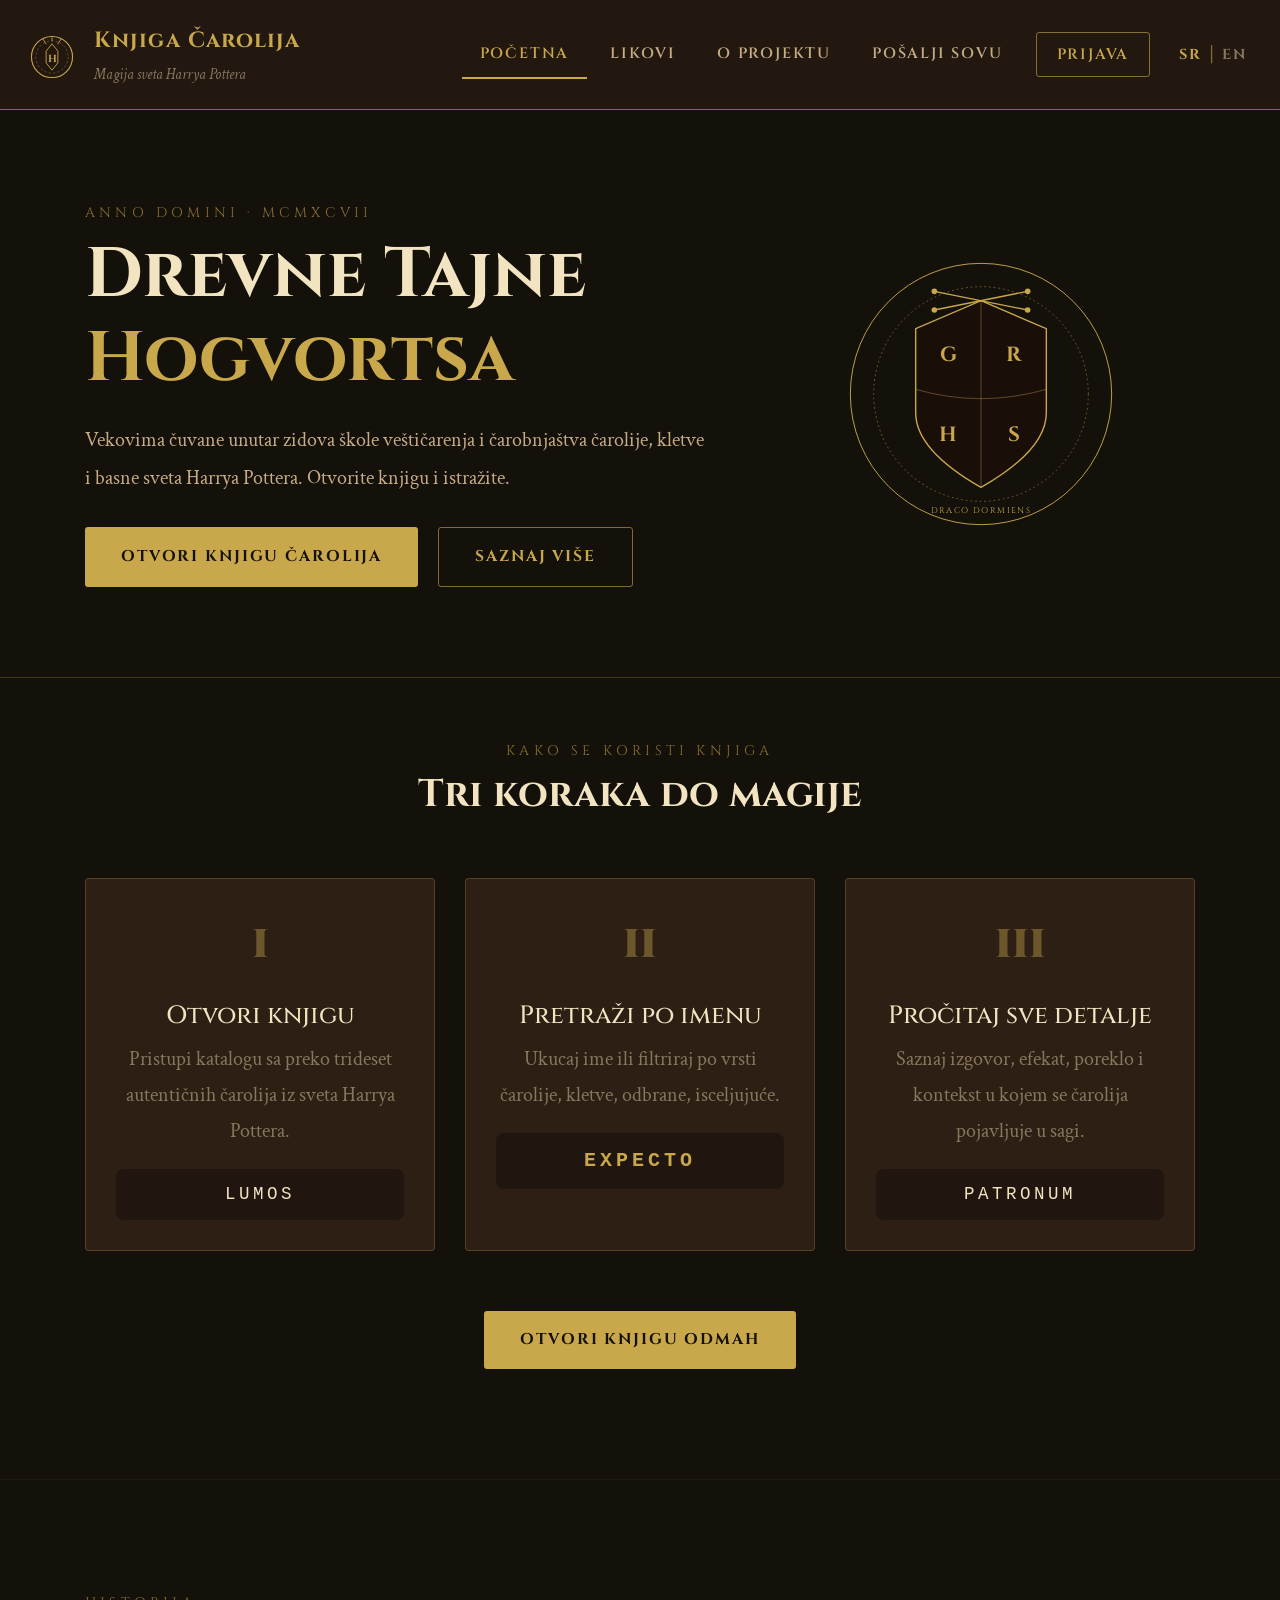
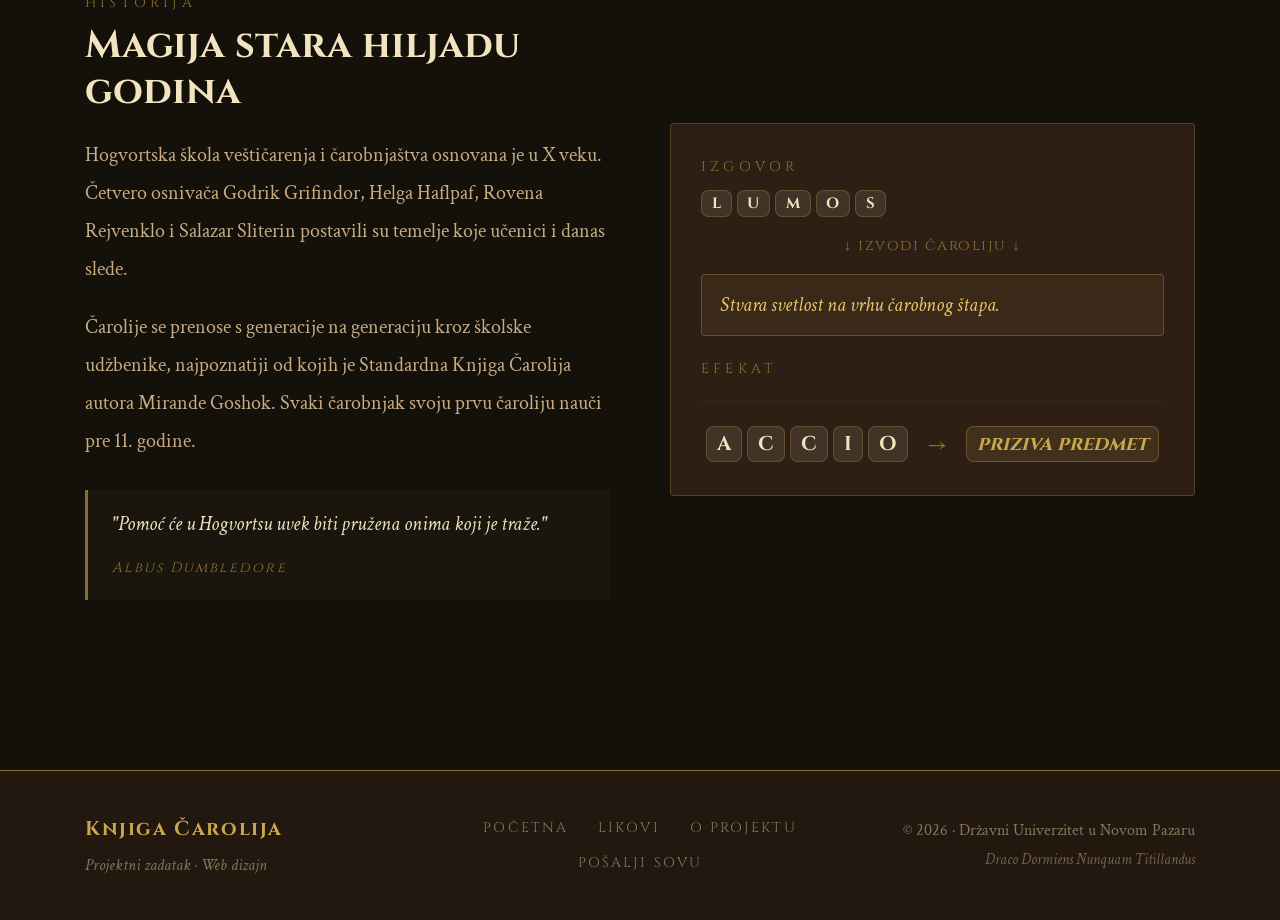
==== commit 681cbd2b: "Add live Characters page from HP-API, remove Spell Book Introduce a new bilingual "Likovi" (Characte" ====
--- a/index.html
+++ b/index.html
@@ -45,7 +45,7 @@
             <div class="collapse navbar-collapse justify-content-end" id="mainNav">
                 <ul class="navbar-nav align-items-lg-center gap-1">
                     <li class="nav-item"><a class="nav-link active" href="index.html" data-i18n="nav-home">Početna</a></li>
-                    <li class="nav-item"><a class="nav-link" href="spellbook.html" data-i18n="nav-spells">Knjiga Čarolija</a></li>
+                    <li class="nav-item"><a class="nav-link" href="characters.html" data-i18n="nav-characters">Likovi</a></li>
                     <li class="nav-item"><a class="nav-link" href="about.html" data-i18n="nav-about">O projektu</a></li>
                     <li class="nav-item"><a class="nav-link" href="contact.html" data-i18n="nav-contact">Pošalji Sovu</a></li>
                     <li class="nav-item ms-lg-2"><a class="nav-link nav-login-btn" href="login.html" data-i18n="nav-login">Prijava</a></li>
@@ -75,7 +75,7 @@
                         Vekovima čuvane unutar zidova škole veštičarenja i čarobnjaštva  čarolije, kletve i basne sveta Harrya Pottera. Otvorite knjigu i istražite.
                     </p>
                     <div class="d-flex flex-wrap gap-3">
-                        <a href="spellbook.html" class="btn-gold" data-i18n="hero-cta">
+                        <a href="characters.html" class="btn-gold" data-i18n="hero-cta">
                             Otvori Knjigu Čarolija
                             <svg width="18" height="18" viewBox="0 0 24 24" fill="none" stroke="currentColor"
                                 stroke-width="2">
@@ -163,7 +163,7 @@
             </div>
 
             <div class="text-center mt-5">
-                <a href="spellbook.html" class="btn-gold" data-i18n="try-now">Otvori knjigu odmah</a>
+                <a href="characters.html" class="btn-gold" data-i18n="try-now">Otvori knjigu odmah</a>
             </div>
         </div>
     </section>
@@ -239,7 +239,7 @@
                 <div class="col-md-4 text-center mb-3 mb-md-0">
                     <nav class="footer-nav">
                         <a href="index.html" data-i18n="nav-home">Početna</a>
-                        <a href="spellbook.html" data-i18n="nav-spells">Knjiga Čarolija</a>
+                        <a href="characters.html" data-i18n="nav-characters">Likovi</a>
                         <a href="about.html" data-i18n="nav-about">O projektu</a>
                         <a href="contact.html" data-i18n="nav-contact">Pošalji Sovu</a>
                     </nav>
